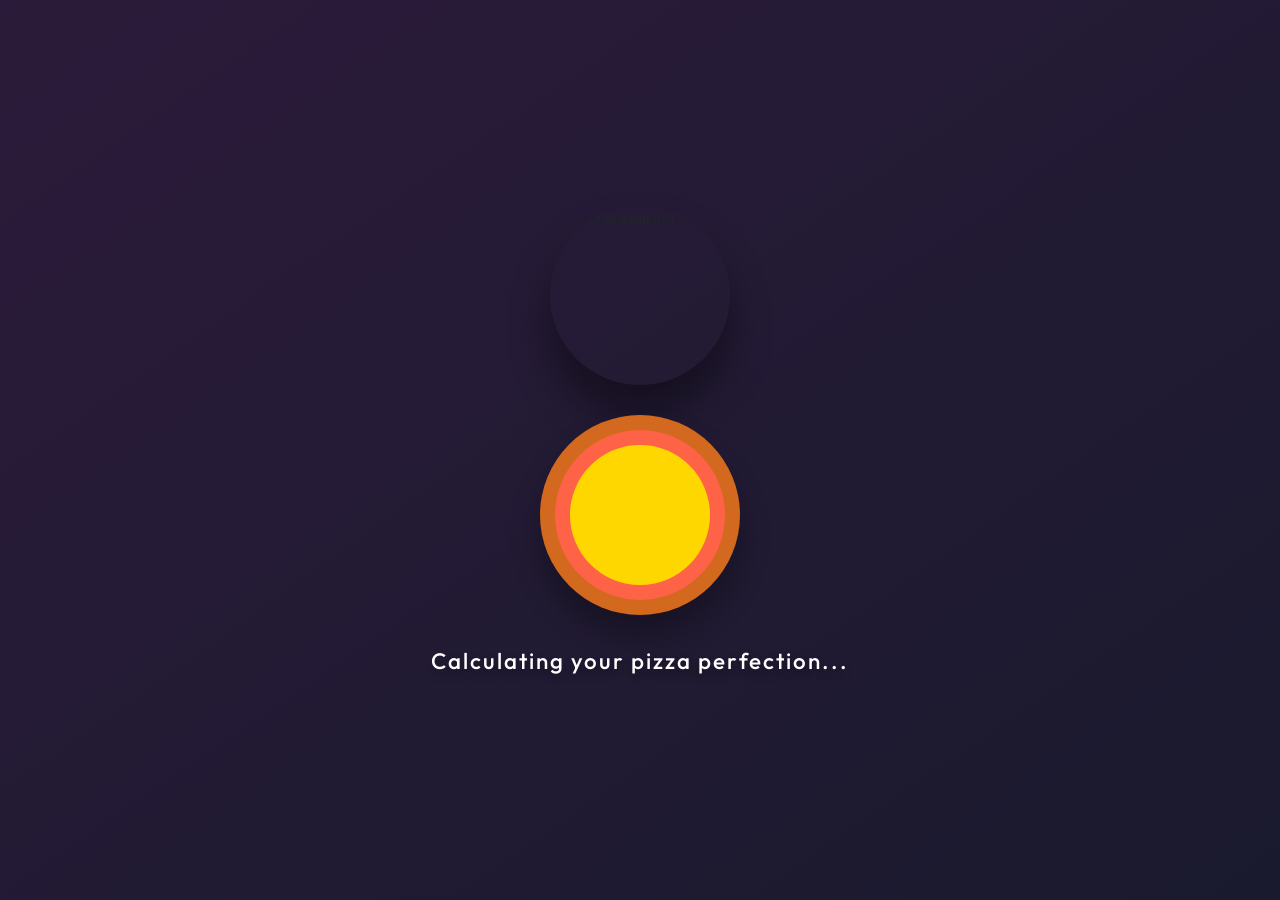
==== billing.html @ 36dcf1c4 "first commit" ====
<!DOCTYPE html>
<html lang="en">
<head>
    <meta charset="UTF-8">
    <meta name="viewport" content="width=device-width, initial-scale=1.0">
    <title>Your Pizza Recipe · Bill</title>
    
    <!-- Fonts & Icons -->
    <link href="https://fonts.googleapis.com/css2?family=Outfit:wght@300;400;600;700&display=swap" rel="stylesheet">
    <link rel="stylesheet" href="https://cdnjs.cloudflare.com/ajax/libs/font-awesome/6.0.0/css/all.min.css">
    
    <!-- Bootstrap -->
    <link href="https://cdn.jsdelivr.net/npm/bootstrap@5.3.0/dist/css/bootstrap.min.css" rel="stylesheet">
    
    <!-- Custom CSS -->
    <link rel="stylesheet" href="css/loader.css">
    <link rel="stylesheet" href="css/animations.css">
    <link rel="stylesheet" href="css/bill.css">
</head>
<body onload="loadBill()">

    <!-- LOADER -->
    <div id="loader" class="loader-container">
        <img src="img/chef.gif" alt="Chef preparing..." class="chef-loader">
        <div class="pizza-loader">
            <div class="loader-dough"></div>
            <div class="loader-sauce"></div>
            <div class="loader-cheese"></div>
        </div>
        <p class="loader-text">Calculating your pizza perfection...</p>
    </div>

    <!-- BILL CONTENT -->
    <div id="main" class="bill-container">
        
        <!-- Back to kitchen button -->
        <a href="index.html" class="back-to-kitchen">
            <i class="fas fa-arrow-left"></i> Back to Kitchen
        </a>
        
        <!-- Recipe Card -->
        <div class="bill-card">
            
            <!-- Header with animated pizza icon -->
            <div class="bill-header">
                <div class="bill-icon">
                    <i class="fas fa-pizza-slice"></i>
                </div>
                <h1>Your Pizza Recipe</h1>
                <p class="bill-subtitle">Here's what you've created</p>
            </div>
            
            <!-- Pizza Preview Mini -->
            <div class="pizza-preview-mini">
                <div class="mini-pizza">
                    <img src="img/base.png" alt="Base" class="mini-base">
                    <div id="mini-sauce" class="mini-sauce"></div>
                    <div id="mini-cheese" class="mini-cheese"></div>
                    <div class="mini-toppings" id="mini-toppings"></div>
                </div>
            </div>
            
            <!-- Ingredients List -->
            <div class="ingredients-bill">
                <div class="bill-section-title">
                    <i class="fas fa-utensils"></i> Ingredients
                </div>
                
                <!-- Base (always there) -->
                <div class="bill-item base-row">
                    <div class="item-name">
                        <span class="item-dot"></span>
                        Pizza Base
                    </div>
                    <div class="item-points">
                        <span class="points-badge">5 pts</span>
                    </div>
                </div>
                
                <!-- Dynamic ingredients will be inserted here -->
                <div id="bill-ingredients-list"></div>
                
                <!-- Separator -->
                <div class="bill-separator"></div>
                
                <!-- Total -->
                <div class="bill-total">
                    <div class="total-label">
                        <i class="fas fa-star"></i>
                        <span>Total Points</span>
                    </div>
                    <div class="total-value" id="totalPoints">0</div>
                </div>
                
                <!-- Pizza Rating -->
                <div class="pizza-rating">
                    <div class="rating-label">Pizza Quality</div>
                    <div class="rating-stars" id="ratingStars">
                        <!-- Stars generated by JS -->
                    </div>
                </div>
            </div>
            
            <!-- Action Buttons -->
            <div class="bill-actions">
                <button class="btn-print" onclick="printBill()">
                    <i class="fas fa-print"></i> Print Recipe
                </button>
                <button class="btn-new" onclick="window.location.href='index.html'">
                    <i class="fas fa-plus"></i> Create New
                </button>
            </div>
            
            <!-- Fun Fact -->
            <div class="bill-fun-fact" id="funFact">
                <i class="fas fa-lightbulb"></i>
                <span>Fun fact: Your pizza has 5 ingredients!</span>
            </div>
        </div>
    </div>

    <script src="js/billing.js"></script>
    <script>
        // Simple loader function
        function loadBill() {
            setTimeout(function() {
                document.getElementById("loader").style.display = "none";
                document.getElementById("main").style.display = "flex";
            }, 2000);
        }
    </script>
</body>
</html>
---- css/loader.css ----
/* Loader Styles */
.loader-container {
    position: fixed;
    top: 0;
    left: 0;
    width: 100%;
    height: 100%;
    background: linear-gradient(145deg, #2b1b3a 0%, #1a1a2e 100%);
    display: flex;
    flex-direction: column;
    align-items: center;
    justify-content: center;
    z-index: 9999;
    transition: opacity 0.5s ease, visibility 0.5s ease;
}

.chef-loader {
    width: 180px;
    height: 180px;
    border-radius: 50%;
    object-fit: cover;
    margin-bottom: 30px;
    box-shadow: 0 30px 40px rgba(0, 0, 0, 0.4);
    animation: chefBounce 2s ease infinite;
}

@keyframes chefBounce {
    0%, 100% { transform: translateY(0) rotate(0deg); }
    50% { transform: translateY(-20px) rotate(5deg); }
}

.pizza-loader {
    position: relative;
    width: 200px;
    height: 200px;
    margin-bottom: 30px;
}

.loader-dough {
    position: absolute;
    width: 100%;
    height: 100%;
    background: #d2691e;
    border-radius: 50%;
    animation: spin 4s linear infinite;
    box-shadow: 0 20px 30px rgba(0, 0, 0, 0.3);
}

.loader-sauce {
    position: absolute;
    width: 85%;
    height: 85%;
    background: #ff6347;
    border-radius: 50%;
    top: 7.5%;
    left: 7.5%;
    animation: spinReverse 3s linear infinite;
}

.loader-cheese {
    position: absolute;
    width: 70%;
    height: 70%;
    background: #ffd700;
    border-radius: 50%;
    top: 15%;
    left: 15%;
    animation: spin 2s linear infinite;
}

@keyframes spin {
    from { transform: rotate(0deg); }
    to { transform: rotate(360deg); }
}

@keyframes spinReverse {
    from { transform: rotate(360deg); }
    to { transform: rotate(0deg); }
}

.loader-text {
    color: white;
    font-size: 1.4rem;
    font-weight: 500;
    letter-spacing: 2px;
    text-shadow: 0 5px 10px rgba(0, 0, 0, 0.3);
    animation: pulse 1.5s ease infinite;
}

@keyframes pulse {
    0%, 100% { opacity: 0.8; }
    50% { opacity: 1; }
}

#main {
    display: none;
}

/* When loader hides */
.loader-container.hide {
    opacity: 0;
    visibility: hidden;
}
---- css/animations.css ----
/* Additional Animations */

/* Topping Add Animation */
@keyframes addIngredient {
    0% {
        transform: scale(0) rotate(-180deg);
        opacity: 0;
    }
    50% {
        transform: scale(1.2) rotate(10deg);
    }
    100% {
        transform: scale(1) rotate(0deg);
        opacity: 1;
    }
}

.ingredient-added {
    animation: addIngredient 0.5s cubic-bezier(0.175, 0.885, 0.32, 1.275);
}

/* Remove Animation */
@keyframes removeIngredient {
    0% {
        transform: scale(1) rotate(0deg);
        opacity: 1;
    }
    100% {
        transform: scale(0) rotate(90deg);
        opacity: 0;
    }
}

.ingredient-removed {
    animation: removeIngredient 0.3s ease forwards;
}

/* Button Glow */
@keyframes buttonGlow {
    0%, 100% {
        box-shadow: 0 10px 20px rgba(255, 193, 7, 0.3);
    }
    50% {
        box-shadow: 0 20px 40px rgba(255, 193, 7, 0.5);
    }
}

.btn-next {
    animation: buttonGlow 2s ease infinite;
}

/* Score Pop */
@keyframes scorePop {
    0% { transform: scale(1); }
    50% { transform: scale(1.2); }
    100% { transform: scale(1); }
}

.score-pop {
    animation: scorePop 0.3s ease;
}

/* Floating Particles */
.particle {
    position: absolute;
    width: 10px;
    height: 10px;
    background: rgba(255, 209, 102, 0.5);
    border-radius: 50%;
    pointer-events: none;
    z-index: 1000;
}

@keyframes floatParticle {
    0% {
        transform: translateY(0) translateX(0);
        opacity: 1;
    }
    100% {
        transform: translateY(-100px) translateX(50px);
        opacity: 0;
    }
}

/* Success Checkmark */
@keyframes checkmark {
    0% { transform: scale(0); opacity: 0; }
    50% { transform: scale(1.2); }
    100% { transform: scale(1); opacity: 1; }
}

.checkmark {
    animation: checkmark 0.5s ease;
}
---- css/bill.css ----
* {
    margin: 0;
    padding: 0;
    box-sizing: border-box;
}

body {
    font-family: 'Outfit', sans-serif;
    background: linear-gradient(145deg, #2b1b3a 0%, #1a1a2e 100%);
    min-height: 100vh;
    display: flex;
    align-items: center;
    justify-content: center;
    padding: 20px;
}

.bill-container {
    max-width: 600px;
    width: 100%;
    display: none;
    align-items: center;
    justify-content: center;
    animation: fadeIn 0.8s ease;
}

@keyframes fadeIn {
    from { opacity: 0; transform: scale(0.9); }
    to { opacity: 1; transform: scale(1); }
}

.back-to-kitchen {
    position: fixed;
    top: 30px;
    left: 30px;
    background: rgba(255, 255, 255, 0.1);
    backdrop-filter: blur(10px);
    color: white;
    padding: 12px 25px;
    border-radius: 40px;
    text-decoration: none;
    font-weight: 500;
    display: flex;
    align-items: center;
    gap: 10px;
    border: 1px solid rgba(255, 255, 255, 0.1);
    transition: all 0.3s ease;
    z-index: 10;
}

.back-to-kitchen:hover {
    background: rgba(255, 255, 255, 0.2);
    transform: translateX(-5px);
    color: white;
}

.back-to-kitchen i {
    font-size: 1.2rem;
}

/* Bill Card */
.bill-card {
    background: rgba(255, 255, 255, 0.95);
    backdrop-filter: blur(10px);
    border-radius: 60px;
    padding: 40px;
    box-shadow: 0 50px 80px rgba(0, 0, 0, 0.5);
    width: 100%;
    position: relative;
    overflow: hidden;
    border: 1px solid rgba(255, 255, 255, 0.3);
}

.bill-card::before {
    content: '';
    position: absolute;
    top: -50%;
    right: -50%;
    width: 200%;
    height: 200%;
    background: radial-gradient(circle, rgba(255, 209, 102, 0.1) 0%, transparent 70%);
    animation: rotate 20s linear infinite;
    z-index: 0;
}

@keyframes rotate {
    from { transform: rotate(0deg); }
    to { transform: rotate(360deg); }
}

.bill-header {
    text-align: center;
    position: relative;
    z-index: 1;
    margin-bottom: 30px;
}

.bill-icon {
    width: 80px;
    height: 80px;
    background: linear-gradient(135deg, #ffd166, #ffb347);
    border-radius: 50%;
    display: flex;
    align-items: center;
    justify-content: center;
    margin: 0 auto 20px;
    box-shadow: 0 20px 30px rgba(255, 193, 7, 0.3);
    animation: bounce 2s ease infinite;
}

@keyframes bounce {
    0%, 100% { transform: translateY(0); }
    50% { transform: translateY(-10px); }
}

.bill-icon i {
    font-size: 3rem;
    color: #1a1a2e;
}

.bill-header h1 {
    font-size: 2.5rem;
    font-weight: 700;
    background: linear-gradient(135deg, #2b1b3a, #1a1a2e);
    -webkit-background-clip: text;
    -webkit-text-fill-color: transparent;
    margin-bottom: 10px;
}

.bill-subtitle {
    color: #666;
    font-size: 1.1rem;
}

/* Pizza Mini Preview */
.pizza-preview-mini {
    display: flex;
    justify-content: center;
    margin-bottom: 30px;
    position: relative;
    z-index: 1;
}

.mini-pizza {
    width: 150px;
    height: 150px;
    position: relative;
    border-radius: 50%;
    box-shadow: 0 20px 30px rgba(0, 0, 0, 0.2);
}

.mini-base {
    position: absolute;
    width: 100%;
    height: 100%;
    object-fit: contain;
    z-index: 1;
}

.mini-sauce {
    position: absolute;
    width: 85%;
    height: 85%;
    top: 7.5%;
    left: 7.5%;
    border-radius: 50%;
    background: radial-gradient(circle at 30% 30%, #ff6347, #c73e1e);
    opacity: 0;
    z-index: 2;
    transition: opacity 0.3s ease;
}

.mini-sauce.active {
    opacity: 0.6;
}

.mini-cheese {
    position: absolute;
    width: 90%;
    height: 90%;
    top: 5%;
    left: 5%;
    border-radius: 50%;
    background: radial-gradient(circle at 40% 40%, #ffd700, #d4a017);
    opacity: 0;
    z-index: 3;
    transition: opacity 0.3s ease;
    mix-blend-mode: overlay;
}

.mini-cheese.active {
    opacity: 0.5;
}

.mini-toppings {
    position: absolute;
    width: 100%;
    height: 100%;
    z-index: 4;
}

.mini-topping {
    position: absolute;
    width: 12px;
    height: 12px;
    border-radius: 50%;
    background: #dc143c;
    box-shadow: 0 2px 4px rgba(0, 0, 0, 0.2);
}

/* Ingredients Bill */
.ingredients-bill {
    background: rgba(0, 0, 0, 0.02);
    border-radius: 40px;
    padding: 30px;
    margin-bottom: 30px;
    position: relative;
    z-index: 1;
}

.bill-section-title {
    font-size: 1.3rem;
    font-weight: 600;
    color: #1a1a2e;
    margin-bottom: 20px;
    display: flex;
    align-items: center;
    gap: 10px;
}

.bill-section-title i {
    color: #ffd166;
}

.bill-item {
    display: flex;
    justify-content: space-between;
    align-items: center;
    padding: 12px 0;
    border-bottom: 1px dashed rgba(0, 0, 0, 0.1);
    animation: slideIn 0.5s ease forwards;
    opacity: 0;
    transform: translateX(-20px);
}

@keyframes slideIn {
    to { opacity: 1; transform: translateX(0); }
}

.bill-item:nth-child(2) { animation-delay: 0.1s; }
.bill-item:nth-child(3) { animation-delay: 0.2s; }
.bill-item:nth-child(4) { animation-delay: 0.3s; }
.bill-item:nth-child(5) { animation-delay: 0.4s; }
.bill-item:nth-child(6) { animation-delay: 0.5s; }
.bill-item:nth-child(7) { animation-delay: 0.6s; }
.bill-item:nth-child(8) { animation-delay: 0.7s; }
.bill-item:nth-child(9) { animation-delay: 0.8s; }

.item-name {
    display: flex;
    align-items: center;
    gap: 10px;
    font-weight: 500;
    color: #333;
}

.item-dot {
    width: 8px;
    height: 8px;
    background: linear-gradient(135deg, #ffd166, #ffb347);
    border-radius: 50%;
    display: inline-block;
}

.points-badge {
    background: linear-gradient(135deg, #ffd166, #ffb347);
    padding: 4px 12px;
    border-radius: 30px;
    font-weight: 600;
    font-size: 0.9rem;
    color: #1a1a2e;
}

.base-row {
    background: rgba(255, 193, 7, 0.1);
    border-radius: 30px;
    padding: 12px 20px;
    border-bottom: none;
    margin-bottom: 10px;
}

.bill-separator {
    height: 2px;
    background: linear-gradient(90deg, transparent, #ffd166, transparent);
    margin: 20px 0;
}

.bill-total {
    display: flex;
    justify-content: space-between;
    align-items: center;
    padding: 15px 0;
}

.total-label {
    display: flex;
    align-items: center;
    gap: 10px;
    font-size: 1.4rem;
    font-weight: 700;
    color: #1a1a2e;
}

.total-label i {
    color: #ffd166;
    font-size: 1.8rem;
}

.total-value {
    font-size: 2.5rem;
    font-weight: 800;
    background: linear-gradient(135deg, #ffd166, #ffb347);
    -webkit-background-clip: text;
    -webkit-text-fill-color: transparent;
}

/* Pizza Rating */
.pizza-rating {
    margin-top: 20px;
    padding-top: 20px;
    border-top: 1px solid rgba(0, 0, 0, 0.1);
}

.rating-label {
    font-size: 1rem;
    color: #666;
    margin-bottom: 10px;
}

.rating-stars {
    display: flex;
    gap: 8px;
}

.rating-stars i {
    font-size: 1.8rem;
    color: #ddd;
    transition: all 0.3s ease;
}

.rating-stars i.active {
    color: #ffd166;
    animation: starPulse 0.5s ease;
}

@keyframes starPulse {
    0% { transform: scale(1); }
    50% { transform: scale(1.2); }
    100% { transform: scale(1); }
}

/* Bill Actions */
.bill-actions {
    display: flex;
    gap: 15px;
    margin-bottom: 20px;
    position: relative;
    z-index: 1;
}

.btn-print, .btn-new {
    flex: 1;
    padding: 15px;
    border: none;
    border-radius: 40px;
    font-weight: 600;
    font-size: 1.1rem;
    display: flex;
    align-items: center;
    justify-content: center;
    gap: 10px;
    cursor: pointer;
    transition: all 0.3s ease;
}

.btn-print {
    background: linear-gradient(135deg, #ffd166, #ffb347);
    color: #1a1a2e;
    box-shadow: 0 10px 20px rgba(255, 193, 7, 0.3);
}

.btn-print:hover {
    transform: scale(1.05);
    box-shadow: 0 15px 30px rgba(255, 193, 7, 0.4);
}

.btn-new {
    background: #1a1a2e;
    color: white;
    border: 1px solid rgba(255, 255, 255, 0.1);
}

.btn-new:hover {
    background: #2b1b3a;
    transform: scale(1.05);
}

/* Fun Fact */
.bill-fun-fact {
    background: rgba(255, 209, 102, 0.1);
    border-radius: 30px;
    padding: 15px 20px;
    display: flex;
    align-items: center;
    gap: 12px;
    font-size: 0.95rem;
    color: #1a1a2e;
    position: relative;
    z-index: 1;
    border: 1px solid rgba(255, 209, 102, 0.3);
}

.bill-fun-fact i {
    color: #ffd166;
    font-size: 1.2rem;
}

/* Print Styles */
@media print {
    body {
        background: white;
        padding: 0;
    }
    
    .back-to-kitchen,
    .bill-actions,
    .bill-fun-fact {
        display: none;
    }
    
    .bill-card {
        box-shadow: none;
        border: 1px solid #ddd;
    }
}

/* Responsive */
@media (max-width: 600px) {
    .bill-card {
        padding: 30px 20px;
    }
    
    .bill-header h1 {
        font-size: 2rem;
    }
    
    .total-value {
        font-size: 2rem;
    }
    
    .back-to-kitchen {
        top: 15px;
        left: 15px;
        padding: 8px 15px;
        font-size: 0.9rem;
    }
}
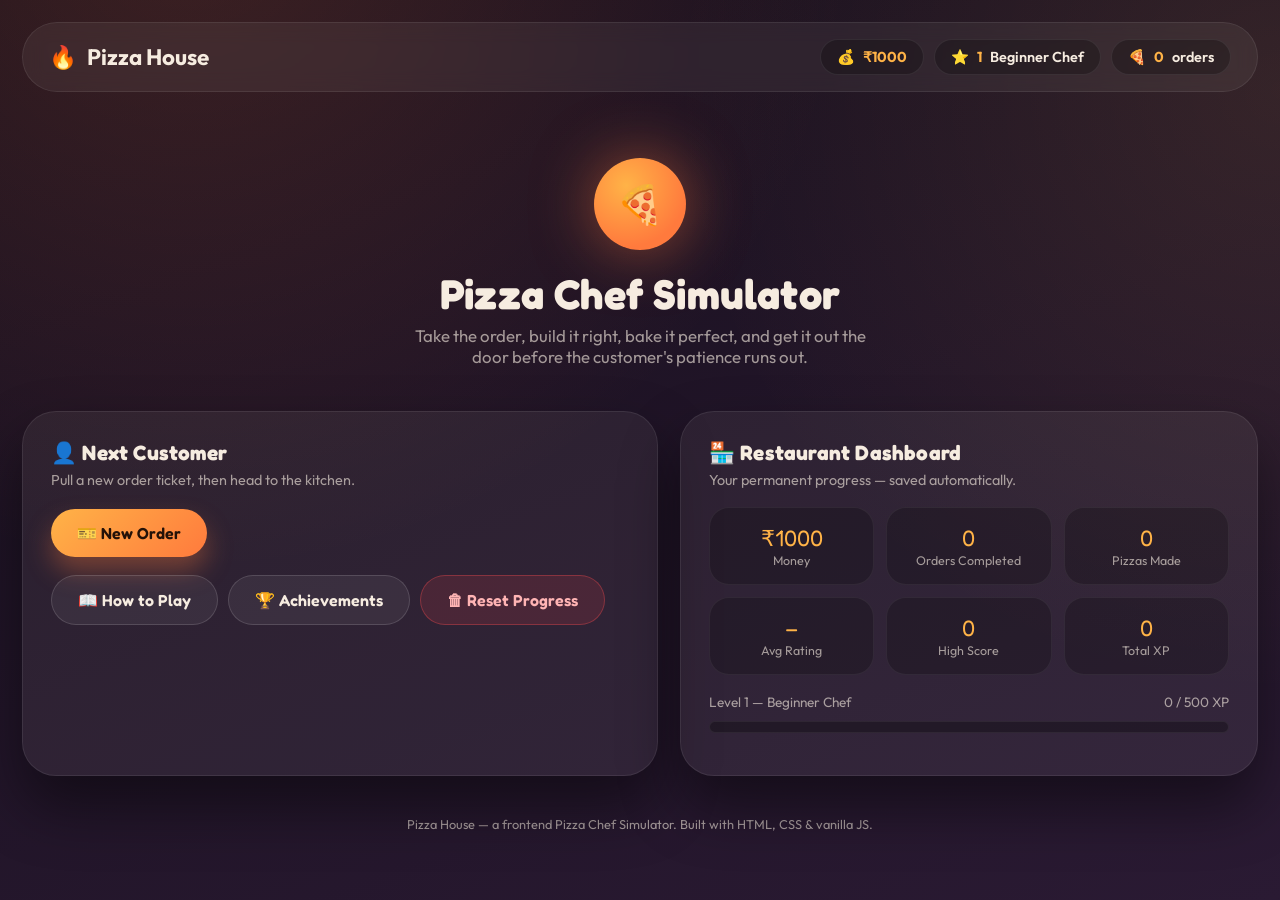
==== commit e7dddf29: "V.2 commit" ====
--- a/billing.html
+++ b/billing.html
@@ -1,133 +1,70 @@
 <!DOCTYPE html>
 <html lang="en">
 <head>
-    <meta charset="UTF-8">
-    <meta name="viewport" content="width=device-width, initial-scale=1.0">
-    <title>Your Pizza Recipe · Bill</title>
-    
-    <!-- Fonts & Icons -->
-    <link href="https://fonts.googleapis.com/css2?family=Outfit:wght@300;400;600;700&display=swap" rel="stylesheet">
-    <link rel="stylesheet" href="https://cdnjs.cloudflare.com/ajax/libs/font-awesome/6.0.0/css/all.min.css">
-    
-    <!-- Bootstrap -->
-    <link href="https://cdn.jsdelivr.net/npm/bootstrap@5.3.0/dist/css/bootstrap.min.css" rel="stylesheet">
-    
-    <!-- Custom CSS -->
-    <link rel="stylesheet" href="css/loader.css">
-    <link rel="stylesheet" href="css/animations.css">
-    <link rel="stylesheet" href="css/bill.css">
+<meta charset="UTF-8">
+<meta name="viewport" content="width=device-width, initial-scale=1.0">
+<title>Bill · Pizza House</title>
+<link rel="stylesheet" href="css/style.css">
+<link rel="stylesheet" href="css/animations.css">
+<link rel="stylesheet" href="css/billing.css">
 </head>
-<body onload="loadBill()">
+<body>
 
-    <!-- LOADER -->
-    <div id="loader" class="loader-container">
-        <img src="img/chef.gif" alt="Chef preparing..." class="chef-loader">
-        <div class="pizza-loader">
-            <div class="loader-dough"></div>
-            <div class="loader-sauce"></div>
-            <div class="loader-cheese"></div>
-        </div>
-        <p class="loader-text">Calculating your pizza perfection...</p>
-    </div>
+<div class="toast-stack" id="toastStack"></div>
 
-    <!-- BILL CONTENT -->
-    <div id="main" class="bill-container">
-        
-        <!-- Back to kitchen button -->
-        <a href="index.html" class="back-to-kitchen">
-            <i class="fas fa-arrow-left"></i> Back to Kitchen
-        </a>
-        
-        <!-- Recipe Card -->
-        <div class="bill-card">
-            
-            <!-- Header with animated pizza icon -->
-            <div class="bill-header">
-                <div class="bill-icon">
-                    <i class="fas fa-pizza-slice"></i>
-                </div>
-                <h1>Your Pizza Recipe</h1>
-                <p class="bill-subtitle">Here's what you've created</p>
-            </div>
-            
-            <!-- Pizza Preview Mini -->
-            <div class="pizza-preview-mini">
-                <div class="mini-pizza">
-                    <img src="img/base.png" alt="Base" class="mini-base">
-                    <div id="mini-sauce" class="mini-sauce"></div>
-                    <div id="mini-cheese" class="mini-cheese"></div>
-                    <div class="mini-toppings" id="mini-toppings"></div>
-                </div>
-            </div>
-            
-            <!-- Ingredients List -->
-            <div class="ingredients-bill">
-                <div class="bill-section-title">
-                    <i class="fas fa-utensils"></i> Ingredients
-                </div>
-                
-                <!-- Base (always there) -->
-                <div class="bill-item base-row">
-                    <div class="item-name">
-                        <span class="item-dot"></span>
-                        Pizza Base
-                    </div>
-                    <div class="item-points">
-                        <span class="points-badge">5 pts</span>
-                    </div>
-                </div>
-                
-                <!-- Dynamic ingredients will be inserted here -->
-                <div id="bill-ingredients-list"></div>
-                
-                <!-- Separator -->
-                <div class="bill-separator"></div>
-                
-                <!-- Total -->
-                <div class="bill-total">
-                    <div class="total-label">
-                        <i class="fas fa-star"></i>
-                        <span>Total Points</span>
-                    </div>
-                    <div class="total-value" id="totalPoints">0</div>
-                </div>
-                
-                <!-- Pizza Rating -->
-                <div class="pizza-rating">
-                    <div class="rating-label">Pizza Quality</div>
-                    <div class="rating-stars" id="ratingStars">
-                        <!-- Stars generated by JS -->
-                    </div>
-                </div>
-            </div>
-            
-            <!-- Action Buttons -->
-            <div class="bill-actions">
-                <button class="btn-print" onclick="printBill()">
-                    <i class="fas fa-print"></i> Print Recipe
-                </button>
-                <button class="btn-new" onclick="window.location.href='index.html'">
-                    <i class="fas fa-plus"></i> Create New
-                </button>
-            </div>
-            
-            <!-- Fun Fact -->
-            <div class="bill-fun-fact" id="funFact">
-                <i class="fas fa-lightbulb"></i>
-                <span>Fun fact: Your pizza has 5 ingredients!</span>
-            </div>
+<div class="app-shell narrow">
+    <div class="topbar">
+        <div class="logo"><span class="flame">🔥</span> Pizza House — Bill</div>
+        <div class="stat-row">
+            <a class="btn btn-ghost" href="index.html" style="padding:8px 16px;">← Menu</a>
         </div>
     </div>
 
-    <script src="js/billing.js"></script>
-    <script>
-        // Simple loader function
-        function loadBill() {
-            setTimeout(function() {
-                document.getElementById("loader").style.display = "none";
-                document.getElementById("main").style.display = "flex";
-            }, 2000);
-        }
-    </script>
+    <div class="bill-card">
+        <div class="bill-header">
+            <div class="bill-icon">🍕</div>
+            <h1>Order Complete!</h1>
+            <p class="hint" id="billSubtitle"></p>
+        </div>
+
+        <div class="ticket" style="margin-bottom:22px;">
+            <div class="ticket-title" id="billOrderTitle"></div>
+            <div id="billLines"></div>
+            <div class="ticket-divider"></div>
+            <div class="ticket-row"><span>Subtotal</span><span id="billSubtotal"></span></div>
+            <div class="ticket-row"><span>Tax (5%)</span><span id="billTax"></span></div>
+            <div class="ticket-divider"></div>
+            <div class="ticket-row" style="font-weight:700; font-size:1rem;"><span>TOTAL</span><span id="billTotal"></span></div>
+        </div>
+
+        <div class="rating-breakdown">
+            <div class="rb-row"><span>Order Accuracy</span><div class="rb-track"><div class="rb-fill" id="rbAccuracy"></div></div><b id="rbAccuracyVal"></b></div>
+            <div class="rb-row"><span>Baking</span><div class="rb-track"><div class="rb-fill" id="rbBake"></div></div><b id="rbBakeVal"></b></div>
+            <div class="rb-row"><span>Packaging</span><div class="rb-track"><div class="rb-fill" id="rbPack"></div></div><b id="rbPackVal"></b></div>
+            <div class="rb-row"><span>Delivery Speed</span><div class="rb-track"><div class="rb-fill" id="rbSpeed"></div></div><b id="rbSpeedVal"></b></div>
+        </div>
+
+        <div class="final-rating">
+            <div class="stars" id="starsOut"></div>
+            <div class="reward-grid">
+                <div class="reward-chip">🏆 Score <b id="rewardScore"></b></div>
+                <div class="reward-chip">💰 <b id="rewardMoney"></b></div>
+                <div class="reward-chip">⭐ XP <b id="rewardXP"></b></div>
+            </div>
+        </div>
+
+        <div class="order-actions" style="justify-content:center; margin-top:24px;">
+            <button class="btn btn-ghost" id="btnPrintBill">🖨️ Print Bill</button>
+            <button class="btn btn-primary" id="btnNextOrder">➡️ Next Order</button>
+        </div>
+    </div>
+</div>
+
+<script src="js/ingredients.js"></script>
+<script src="js/storage.js"></script>
+<script src="js/scoring.js"></script>
+<script src="js/audio.js"></script>
+<script src="js/ui.js"></script>
+<script src="js/billing.js"></script>
 </body>
-</html>+</html>
--- a/css/style.css
+++ b/css/style.css
@@ -0,0 +1,238 @@
+/* ============================================================
+   PIZZA HOUSE — Design Tokens & Shared Components
+   Palette: wood-fired pizzeria at night — charcoal + ember
+   Type: Fredoka (display, rounded/playful) + Outfit (UI body)
+         Space Mono for the kitchen order ticket (receipt feel)
+   ============================================================ */
+
+@import url('https://fonts.googleapis.com/css2?family=Fredoka:wght@500;600;700&family=Outfit:wght@300;400;500;600;700&family=Space+Mono:wght@400;700&display=swap');
+
+:root {
+    --bg-1: #170f1c;
+    --bg-2: #2a1a33;
+    --panel: rgba(255, 246, 233, 0.06);
+    --panel-strong: rgba(24, 16, 22, 0.85);
+    --paper: #f5e8cf;
+    --ink: #2c1c14;
+    --ember: #ff7a3d;
+    --ember-2: #ffb347;
+    --crust: #e3a857;
+    --cheese: #ffcf56;
+    --tomato: #c1440e;
+    --good: #59c97b;
+    --bad: #e5484d;
+    --text: #f6ece0;
+    --text-dim: rgba(246, 236, 224, 0.62);
+    --radius-lg: 34px;
+    --radius-md: 20px;
+    --radius-sm: 12px;
+    --shadow-deep: 0 30px 60px rgba(0,0,0,.45);
+}
+
+* { margin: 0; padding: 0; box-sizing: border-box; }
+
+body {
+    font-family: 'Outfit', sans-serif;
+    background:
+        radial-gradient(circle at 15% -10%, rgba(255,122,61,.16), transparent 45%),
+        radial-gradient(circle at 100% 10%, rgba(255,179,71,.10), transparent 40%),
+        linear-gradient(160deg, var(--bg-1), var(--bg-2));
+    color: var(--text);
+    min-height: 100vh;
+    overflow-x: hidden;
+}
+
+h1, h2, h3, .display {
+    font-family: 'Fredoka', sans-serif;
+    letter-spacing: .2px;
+}
+
+.btn {
+    font-family: 'Fredoka', sans-serif;
+    border: none;
+    cursor: pointer;
+    border-radius: 40px;
+    font-weight: 600;
+    font-size: 1rem;
+    padding: 14px 26px;
+    display: inline-flex;
+    align-items: center;
+    justify-content: center;
+    gap: 10px;
+    transition: transform .18s ease, box-shadow .18s ease, background .18s ease;
+}
+.btn-primary {
+    background: linear-gradient(135deg, var(--ember-2), var(--ember));
+    color: #241208;
+    box-shadow: 0 14px 26px rgba(255, 122, 61, .35);
+}
+.btn-primary:hover { transform: translateY(-2px); box-shadow: 0 18px 32px rgba(255,122,61,.45); }
+.btn-ghost {
+    background: rgba(255,255,255,.06);
+    color: var(--text);
+    border: 1px solid rgba(255,255,255,.14);
+}
+.btn-ghost:hover { background: rgba(255,255,255,.12); }
+.btn-danger {
+    background: rgba(229,72,77,.15);
+    color: #ffb4b4;
+    border: 1px solid rgba(229,72,77,.4);
+}
+.btn:disabled { opacity: .4; cursor: not-allowed; transform: none !important; }
+
+/* ---------- Kitchen order ticket (receipt-style card) ---------- */
+.ticket {
+    background: var(--paper);
+    color: var(--ink);
+    font-family: 'Space Mono', monospace;
+    border-radius: 6px 6px 0 0;
+    padding: 22px 22px 26px;
+    position: relative;
+    box-shadow: var(--shadow-deep);
+    clip-path: polygon(
+        0 0, 100% 0, 100% 94%,
+        95% 100%, 90% 94%, 85% 100%, 80% 94%, 75% 100%, 70% 94%, 65% 100%,
+        60% 94%, 55% 100%, 50% 94%, 45% 100%, 40% 94%, 35% 100%, 30% 94%,
+        25% 100%, 20% 94%, 15% 100%, 10% 94%, 5% 100%, 0 94%
+    );
+}
+.ticket-row { display: flex; justify-content: space-between; font-size: .82rem; padding: 3px 0; }
+.ticket-title { font-weight: 700; text-align: center; font-size: 1rem; letter-spacing: 1px; margin-bottom: 10px; }
+.ticket-divider { border-top: 1px dashed rgba(44,28,20,.4); margin: 10px 0; }
+.ticket-list-item { display: flex; justify-content: space-between; font-size: .82rem; padding: 2px 0; }
+
+/* ---------- Layout shell used on every page ---------- */
+.app-shell { max-width: 1300px; margin: 0 auto; padding: 22px 22px 60px; }
+.topbar {
+    display: flex;
+    align-items: center;
+    justify-content: space-between;
+    gap: 16px;
+    padding: 16px 26px;
+    background: var(--panel);
+    border: 1px solid rgba(255,255,255,.08);
+    border-radius: 50px;
+    backdrop-filter: blur(10px);
+    margin-bottom: 26px;
+    flex-wrap: wrap;
+}
+.logo { display: flex; align-items: center; gap: 10px; font-size: 1.4rem; font-weight: 700; }
+.logo .flame { color: var(--ember); }
+.stat-row { display: flex; gap: 10px; flex-wrap: wrap; }
+.stat-pill {
+    background: rgba(0,0,0,.25);
+    border: 1px solid rgba(255,255,255,.08);
+    padding: 8px 16px;
+    border-radius: 30px;
+    font-weight: 600;
+    font-size: .9rem;
+    display: flex;
+    align-items: center;
+    gap: 8px;
+}
+.stat-pill b { color: var(--ember-2); }
+
+/* ---------- Index / Menu screen ---------- */
+.hero {
+    text-align: center;
+    padding: 40px 10px 10px;
+}
+.hero .flame-badge {
+    display: inline-flex;
+    align-items: center;
+    justify-content: center;
+    width: 92px; height: 92px;
+    border-radius: 50%;
+    background: radial-gradient(circle at 35% 30%, var(--ember-2), var(--ember) 70%);
+    box-shadow: 0 0 60px rgba(255,122,61,.5);
+    font-size: 2.4rem;
+    animation: floatY 3s ease-in-out infinite;
+    margin-bottom: 18px;
+}
+.hero h1 { font-size: 2.6rem; margin-bottom: 6px; }
+.hero p { color: var(--text-dim); font-size: 1.05rem; max-width: 480px; margin: 0 auto; }
+
+.menu-grid {
+    display: grid;
+    grid-template-columns: 1.1fr 1fr;
+    gap: 22px;
+    margin-top: 34px;
+}
+@media (max-width: 860px) { .menu-grid { grid-template-columns: 1fr; } }
+
+.panel {
+    background: var(--panel);
+    border: 1px solid rgba(255,255,255,.08);
+    border-radius: var(--radius-lg);
+    padding: 28px;
+    box-shadow: var(--shadow-deep);
+}
+.panel h2 { font-size: 1.3rem; margin-bottom: 6px; }
+.panel .hint { color: var(--text-dim); font-size: .9rem; margin-bottom: 18px; }
+
+.order-actions { display: flex; gap: 12px; margin-top: 20px; flex-wrap: wrap; }
+
+.dashboard-grid {
+    display: grid;
+    grid-template-columns: repeat(3, 1fr);
+    gap: 12px;
+}
+@media (max-width: 500px) { .dashboard-grid { grid-template-columns: repeat(2, 1fr); } }
+.dash-card {
+    background: rgba(0,0,0,.22);
+    border-radius: var(--radius-md);
+    padding: 16px;
+    text-align: center;
+    border: 1px solid rgba(255,255,255,.06);
+}
+.dash-card .val { font-family: 'Fredoka', sans-serif; font-size: 1.4rem; color: var(--ember-2); }
+.dash-card .lbl { font-size: .78rem; color: var(--text-dim); margin-top: 2px; }
+
+.xp-bar-track {
+    width: 100%; height: 12px; border-radius: 20px;
+    background: rgba(0,0,0,.3);
+    overflow: hidden;
+    margin-top: 10px;
+    border: 1px solid rgba(255,255,255,.06);
+}
+.xp-bar-fill {
+    height: 100%;
+    background: linear-gradient(90deg, var(--ember), var(--ember-2));
+    border-radius: 20px;
+    transition: width .5s ease;
+}
+
+.menu-links { display: flex; flex-wrap: wrap; gap: 10px; margin-top: 18px; }
+
+.achv-strip { display: flex; gap: 10px; flex-wrap: wrap; margin-top: 14px; }
+.achv-badge {
+    background: rgba(255,207,86,.1);
+    border: 1px solid rgba(255,207,86,.3);
+    border-radius: 30px;
+    padding: 6px 14px;
+    font-size: .8rem;
+    display: flex;
+    align-items: center;
+    gap: 6px;
+}
+
+/* modal */
+.modal-backdrop {
+    position: fixed; inset: 0; background: rgba(10,6,10,.72);
+    display: none; align-items: center; justify-content: center;
+    z-index: 3000; padding: 20px;
+}
+.modal-backdrop.open { display: flex; }
+.modal-box {
+    background: var(--bg-2);
+    border: 1px solid rgba(255,255,255,.1);
+    border-radius: var(--radius-lg);
+    max-width: 460px; width: 100%;
+    padding: 28px;
+    box-shadow: var(--shadow-deep);
+}
+.modal-box h3 { margin-bottom: 14px; }
+.modal-box ol, .modal-box ul { padding-left: 20px; color: var(--text-dim); line-height: 1.9; }
+.modal-close-row { text-align: right; margin-top: 20px; }
+
+footer.credits { text-align: center; color: var(--text-dim); font-size: .8rem; margin-top: 40px; }
--- a/css/animations.css
+++ b/css/animations.css
@@ -1,94 +1,119 @@
-/* Additional Animations */
+/* ============================================================
+   Shared animation keyframes — used across every screen
+   ============================================================ */
 
-/* Topping Add Animation */
-@keyframes addIngredient {
-    0% {
-        transform: scale(0) rotate(-180deg);
-        opacity: 0;
-    }
-    50% {
-        transform: scale(1.2) rotate(10deg);
-    }
-    100% {
-        transform: scale(1) rotate(0deg);
-        opacity: 1;
-    }
+@keyframes floatY {
+    0%, 100% { transform: translateY(0); }
+    50% { transform: translateY(-10px); }
 }
 
-.ingredient-added {
-    animation: addIngredient 0.5s cubic-bezier(0.175, 0.885, 0.32, 1.275);
+@keyframes spinSlow {
+    from { transform: rotate(0deg); }
+    to { transform: rotate(360deg); }
 }
 
-/* Remove Animation */
-@keyframes removeIngredient {
-    0% {
-        transform: scale(1) rotate(0deg);
-        opacity: 1;
-    }
-    100% {
-        transform: scale(0) rotate(90deg);
-        opacity: 0;
-    }
-}
-
-.ingredient-removed {
-    animation: removeIngredient 0.3s ease forwards;
-}
-
-/* Button Glow */
-@keyframes buttonGlow {
-    0%, 100% {
-        box-shadow: 0 10px 20px rgba(255, 193, 7, 0.3);
-    }
-    50% {
-        box-shadow: 0 20px 40px rgba(255, 193, 7, 0.5);
-    }
-}
-
-.btn-next {
-    animation: buttonGlow 2s ease infinite;
-}
-
-/* Score Pop */
-@keyframes scorePop {
-    0% { transform: scale(1); }
-    50% { transform: scale(1.2); }
+@keyframes popIn {
+    0% { transform: scale(0.4); opacity: 0; }
+    60% { transform: scale(1.08); opacity: 1; }
     100% { transform: scale(1); }
 }
 
-.score-pop {
-    animation: scorePop 0.3s ease;
+@keyframes scorePop {
+    0% { transform: translate(-50%, 0) scale(0.6); opacity: 0; }
+    20% { transform: translate(-50%, -10px) scale(1.1); opacity: 1; }
+    100% { transform: translate(-50%, -70px) scale(1); opacity: 0; }
 }
 
-/* Floating Particles */
-.particle {
+.score-popup {
     position: absolute;
-    width: 10px;
-    height: 10px;
-    background: rgba(255, 209, 102, 0.5);
-    border-radius: 50%;
+    left: 50%;
+    font-weight: 800;
+    font-family: 'Fredoka', sans-serif;
+    font-size: 1.3rem;
     pointer-events: none;
-    z-index: 1000;
+    animation: scorePop 1s ease forwards;
+    z-index: 50;
+    text-shadow: 0 3px 8px rgba(0,0,0,.35);
+}
+.score-popup.positive { color: #7CE38B; }
+.score-popup.negative { color: #ff6b6b; }
+
+/* toast / achievement notification */
+@keyframes toastIn {
+    from { transform: translate(-50%, -30px); opacity: 0; }
+    to { transform: translate(-50%, 0); opacity: 1; }
+}
+.toast-stack {
+    position: fixed;
+    top: 18px;
+    left: 50%;
+    transform: translateX(-50%);
+    z-index: 4000;
+    display: flex;
+    flex-direction: column;
+    gap: 10px;
+    align-items: center;
+    pointer-events: none;
+}
+.toast {
+    background: rgba(22, 16, 28, 0.92);
+    border: 1px solid rgba(255, 178, 84, 0.4);
+    color: #fdf1de;
+    padding: 10px 22px;
+    border-radius: 40px;
+    font-weight: 600;
+    font-size: .95rem;
+    box-shadow: 0 12px 24px rgba(0,0,0,.4);
+    animation: toastIn .35s ease;
+    display: flex;
+    align-items: center;
+    gap: 10px;
+    white-space: nowrap;
 }
 
-@keyframes floatParticle {
-    0% {
-        transform: translateY(0) translateX(0);
-        opacity: 1;
-    }
-    100% {
-        transform: translateY(-100px) translateX(50px);
-        opacity: 0;
-    }
+/* steam */
+.steam-wrap { position: relative; }
+.steam {
+    position: absolute;
+    bottom: 60%;
+    width: 10px;
+    height: 30px;
+    background: rgba(255,255,255,.55);
+    border-radius: 50%;
+    filter: blur(4px);
+    animation: steamRise 1.8s ease-in infinite;
+    opacity: 0;
+}
+@keyframes steamRise {
+    0% { opacity: 0; transform: translateY(0) scale(0.6); }
+    30% { opacity: .8; }
+    100% { opacity: 0; transform: translateY(-70px) scale(1.4) translateX(6px); }
 }
 
-/* Success Checkmark */
-@keyframes checkmark {
-    0% { transform: scale(0); opacity: 0; }
-    50% { transform: scale(1.2); }
-    100% { transform: scale(1); opacity: 1; }
+/* confetti */
+.confetti-piece {
+    position: fixed;
+    top: -20px;
+    width: 9px;
+    height: 14px;
+    z-index: 5000;
+    opacity: 0.95;
+    animation: confettiFall linear forwards;
+}
+@keyframes confettiFall {
+    to { transform: translateY(110vh) rotate(540deg); opacity: 0.2; }
 }
 
-.checkmark {
-    animation: checkmark 0.5s ease;
-}+/* generic fade */
+.fade-in { animation: fadeIn .4s ease both; }
+@keyframes fadeIn { from { opacity: 0; transform: translateY(8px);} to { opacity: 1; transform: translateY(0);} }
+
+/* button press */
+.btn:active { transform: scale(.96); }
+
+/* flashing burn warning */
+@keyframes burnFlash {
+    0%, 100% { box-shadow: inset 0 0 0 0 rgba(229,72,77,0); }
+    50% { box-shadow: inset 0 0 120px 10px rgba(229,72,77,.55); }
+}
+.burn-warning { animation: burnFlash .6s ease-in-out infinite; }
--- a/css/billing.css
+++ b/css/billing.css
@@ -0,0 +1,45 @@
+.app-shell.narrow { max-width: 640px; }
+
+.bill-card {
+    background: var(--panel);
+    border: 1px solid rgba(255,255,255,.08);
+    border-radius: var(--radius-lg);
+    padding: 32px;
+    box-shadow: var(--shadow-deep);
+}
+.bill-header { text-align: center; margin-bottom: 22px; }
+.bill-icon {
+    width: 70px; height: 70px; margin: 0 auto 12px;
+    border-radius: 50%;
+    background: linear-gradient(135deg, var(--ember-2), var(--ember));
+    display: flex; align-items: center; justify-content: center;
+    font-size: 2rem;
+    animation: floatY 2.4s ease-in-out infinite;
+}
+.bill-header h1 { font-size: 1.8rem; }
+
+.ticket-list-item { display:flex; justify-content: space-between; font-size:.82rem; padding: 2px 0; }
+
+.rating-breakdown { display: flex; flex-direction: column; gap: 10px; margin-bottom: 18px; }
+.rb-row { display: grid; grid-template-columns: 120px 1fr 46px; align-items: center; gap: 10px; font-size: .85rem; }
+.rb-track { height: 10px; border-radius: 20px; background: rgba(0,0,0,.3); overflow: hidden; }
+.rb-fill { height: 100%; background: linear-gradient(90deg, var(--ember), var(--good)); border-radius: 20px; transition: width .6s ease; }
+
+.final-rating { text-align: center; margin-top: 20px; }
+.stars { font-size: 2rem; letter-spacing: 4px; }
+.reward-grid { display: flex; justify-content: center; gap: 10px; margin-top: 14px; flex-wrap: wrap; }
+.reward-chip {
+    background: rgba(0,0,0,.25);
+    border: 1px solid rgba(255,255,255,.08);
+    border-radius: 30px;
+    padding: 8px 16px;
+    font-weight: 600;
+    font-size: .9rem;
+}
+.reward-chip b { color: var(--ember-2); margin-left: 4px; }
+
+@media print {
+    .topbar, .order-actions, .toast-stack { display: none !important; }
+    body { background: white; color: black; }
+    .bill-card { box-shadow: none; border: 1px solid #ccc; }
+}
